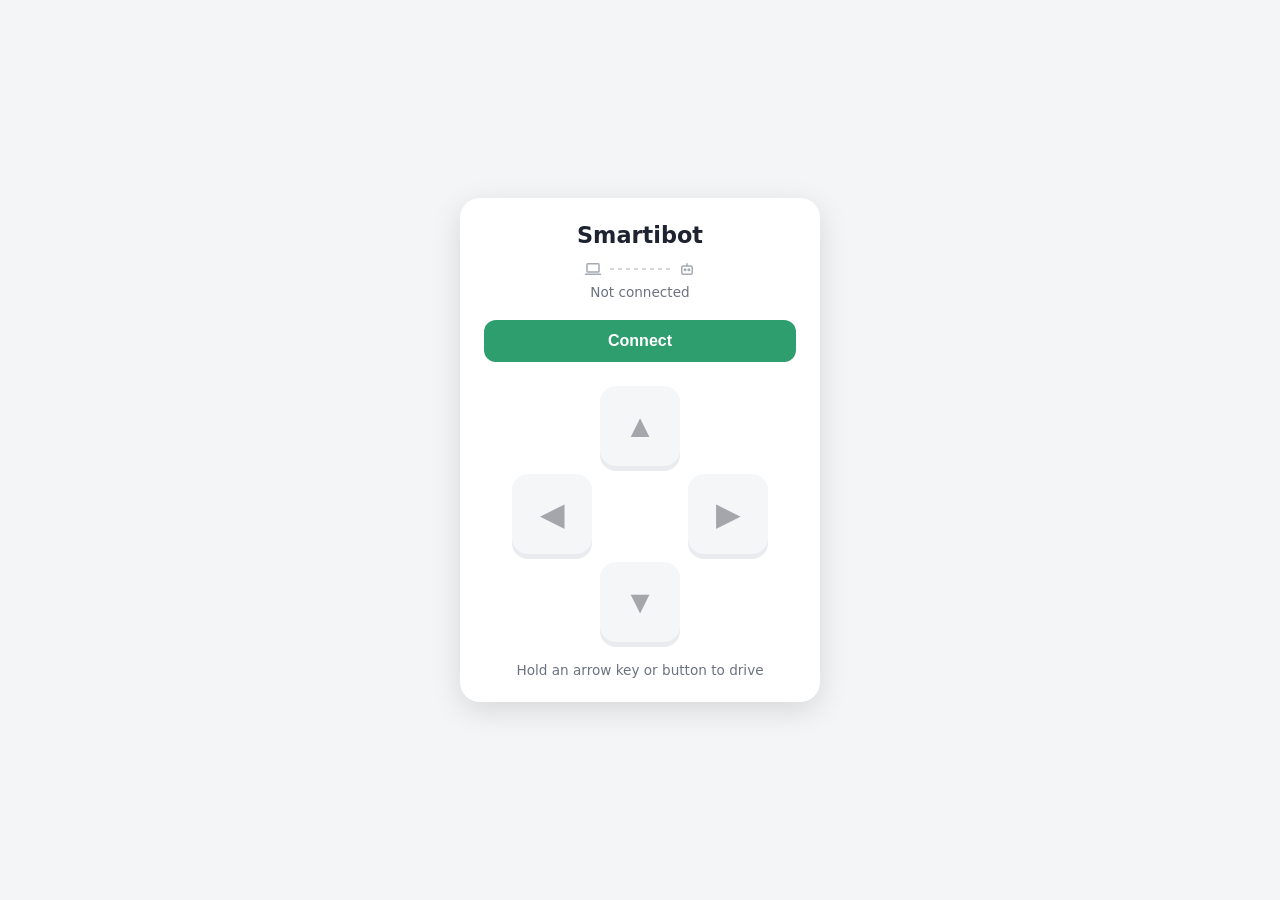
==== web/index.html @ b16bd9a2 "Split web interface into separate files in web/ Moved index.html into web/ and broke it into style.c" ====
<!doctype html>
<html lang="en">
<head>
  <meta charset="utf-8">
  <meta name="viewport" content="width=device-width, initial-scale=1">
  <title>Smartibot Drive</title>
  <link rel="stylesheet" href="style.css">
</head>
<body>
  <main class="card off" id="card">
    <h1>Smartibot</h1>
    <div class="link" aria-hidden="true">
      <svg class="node" viewBox="0 0 24 24" width="18" height="18" fill="none" stroke="currentColor" stroke-width="2" stroke-linecap="round" stroke-linejoin="round"><rect x="4" y="5" width="16" height="11" rx="1"/><path d="M2 19h20"/></svg>
      <span class="wire"></span>
      <svg class="node" viewBox="0 0 24 24" width="18" height="18" fill="none" stroke="currentColor" stroke-width="2" stroke-linecap="round" stroke-linejoin="round"><rect x="5" y="8" width="14" height="11" rx="2"/><path d="M12 8V5"/><circle cx="9.5" cy="13" r="1"/><circle cx="14.5" cy="13" r="1"/></svg>
    </div>
    <p class="status" id="status" role="status">Not connected</p>
    <button id="connect">Connect</button>
    <div class="pad">
      <button data-direction="forward" aria-label="Forward">▲</button>
      <button data-direction="left" aria-label="Left">◀</button>
      <button data-direction="right" aria-label="Right">▶</button>
      <button data-direction="back" aria-label="Back">▼</button>
    </div>
    <p class="hint">Hold an arrow key or button to drive</p>
  </main>

  <!-- Order matters: each file uses things defined by the ones above it -->
  <script src="https://www.espruino.com/js/uart.js"></script>
  <script src="connection.js"></script>
  <script src="robot.js"></script>
  <script src="controls.js"></script>
</body>
</html>
---- web/style.css ----
:root {
  --bg: #f4f5f7;
  --card: #ffffff;
  --text: #1d2330;
  --muted: #6b7280;
  --btn: #e6e9ef;
  --btn-edge: #c9ced8;
  --accent: #2f9e6f;
  --accent-text: #ffffff;
}
@media (prefers-color-scheme: dark) {
  :root {
    --bg: #14171c;
    --card: #1d2129;
    --text: #e8eaee;
    --muted: #9aa1ad;
    --btn: #2a303a;
    --btn-edge: #3a414d;
    --accent: #3cc488;
    --accent-text: #0d1a14;
  }
}
* { box-sizing: border-box; }
body {
  margin: 0;
  min-height: 100vh;
  display: grid;
  place-items: center;
  padding: 16px;
  background: var(--bg);
  color: var(--text);
  font-family: system-ui, -apple-system, sans-serif;
}
.card {
  width: 100%;
  max-width: 360px;
  background: var(--card);
  border-radius: 20px;
  padding: 24px;
  text-align: center;
  box-shadow: 0 8px 30px rgba(0, 0, 0, 0.12);
}
h1 { margin: 0 0 4px; font-size: 1.4rem; }
/* Connection display: browser ── link ── robot */
.link { display: flex; align-items: center; justify-content: center; gap: 8px; margin: 12px 0 6px; }
.node { color: var(--muted); opacity: 0.6; transition: opacity 300ms; }
.wire {
  flex: 0 1 60px; height: 2px;
  background: repeating-linear-gradient(90deg, var(--muted) 0 4px, transparent 4px 8px);
  opacity: 0.3;
  transition: opacity 300ms;
}
.connecting .wire { animation: blink 1.2s infinite; }
.on .node { color: var(--text); opacity: 1; }
.on .wire {
  opacity: 0.8;
  background: repeating-linear-gradient(90deg, var(--accent) 0 4px, transparent 4px 8px);
  background-size: 8px 2px;
  animation: flow 1.5s linear infinite;
}
@keyframes flow { to { background-position: 8px 0; } }
@keyframes blink { 50% { opacity: 0.1; } }
.status { margin: 0 0 20px; color: var(--muted); font-size: 0.85rem; }
.pad { transition: opacity 200ms; }
.off .pad { opacity: 0.4; pointer-events: none; }
#connect {
  width: 100%;
  padding: 12px;
  margin-bottom: 24px;
  border: 0;
  border-radius: 12px;
  background: var(--accent);
  color: var(--accent-text);
  font-size: 1rem;
  font-weight: 600;
  cursor: pointer;
}
.pad {
  display: grid;
  grid-template-columns: repeat(3, 80px);
  grid-template-rows: repeat(3, 80px);
  gap: 8px;
  justify-content: center;
}
.pad button {
  border: 0;
  border-radius: 16px;
  background: var(--btn);
  box-shadow: 0 5px 0 var(--btn-edge);
  color: var(--text);
  font-size: 2rem;
  cursor: pointer;
  touch-action: none;
  user-select: none;
  -webkit-user-select: none;
  transition: transform 60ms, box-shadow 60ms, background 60ms;
}
.pad button.active {
  background: var(--accent);
  color: var(--accent-text);
  box-shadow: 0 1px 0 var(--btn-edge);
  transform: translateY(4px);
}
[data-direction="forward"]  { grid-area: 1 / 2; }
[data-direction="left"]     { grid-area: 2 / 1; }
[data-direction="right"]    { grid-area: 2 / 3; }
[data-direction="back"]     { grid-area: 3 / 2; }
.hint { margin: 20px 0 0; color: var(--muted); font-size: 0.85rem; }
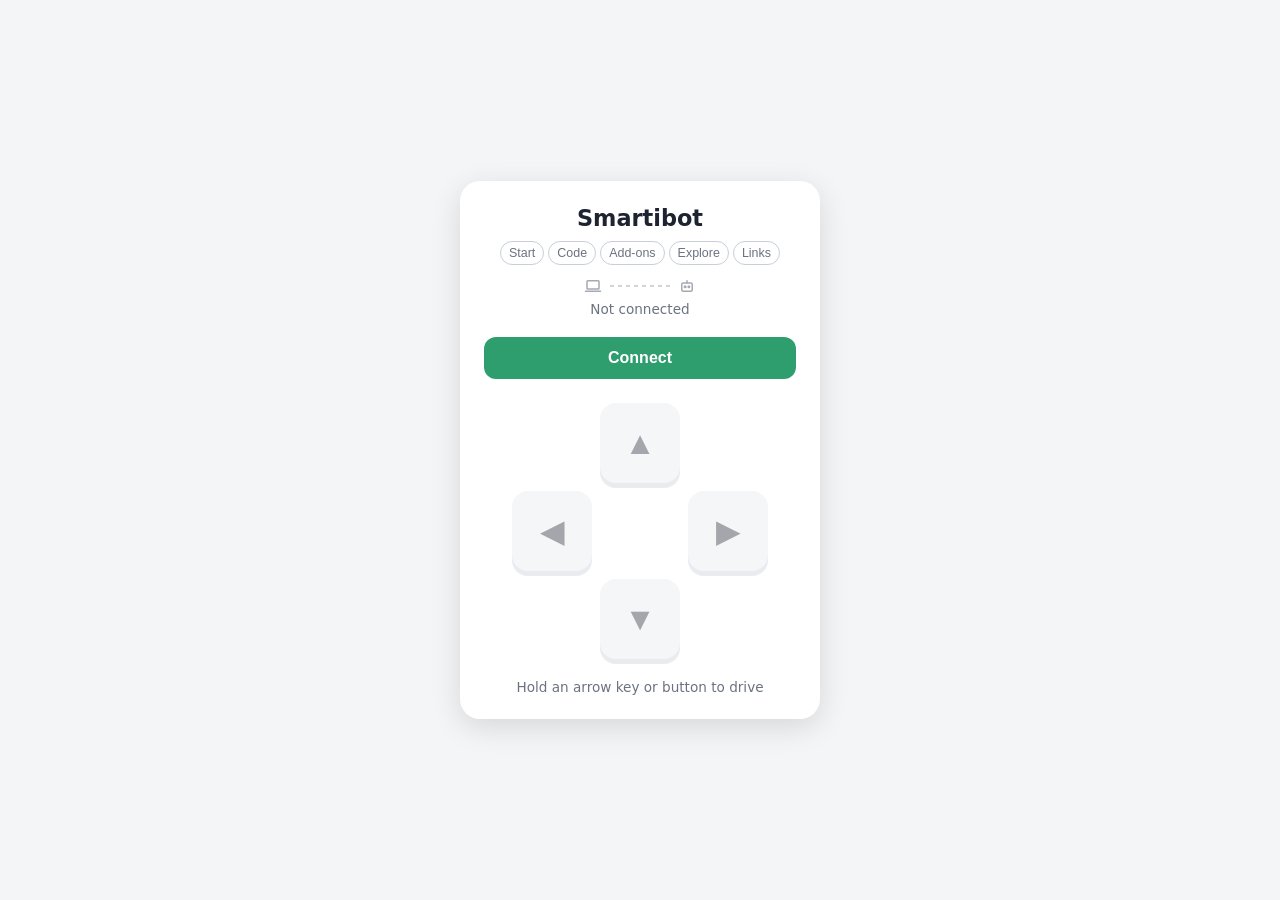
==== commit 1b154809: "Add info menu with pop-ups for setup, commands, add-ons and links Also fix motor API in README/CLAUD" ====
--- a/web/index.html
+++ b/web/index.html
@@ -9,6 +9,13 @@
 <body>
   <main class="card off" id="card">
     <h1>Smartibot</h1>
+    <nav class="menu">
+      <button data-open="start">Start</button>
+      <button data-open="commands">Code</button>
+      <button data-open="addons">Add-ons</button>
+      <button data-open="explore">Explore</button>
+      <button data-open="links">Links</button>
+    </nav>
     <div class="link" aria-hidden="true">
       <svg class="node" viewBox="0 0 24 24" width="18" height="18" fill="none" stroke="currentColor" stroke-width="2" stroke-linecap="round" stroke-linejoin="round"><rect x="4" y="5" width="16" height="11" rx="1"/><path d="M2 19h20"/></svg>
       <span class="wire"></span>
@@ -25,10 +32,94 @@
     <p class="hint">Hold an arrow key or button to drive</p>
   </main>
 
+  <!-- Info pop-ups: opened by the menu buttons above (see info.js) -->
+  <dialog id="start">
+    <header><h2>Getting started</h2><button class="close" aria-label="Close">✕</button></header>
+    <ul>
+      <li>Use <b>Chrome</b> (Web Bluetooth). Switch the robot on.</li>
+      <li><b>This page:</b> click Connect and choose <i>Espruino SMARTIBOT</i>.</li>
+      <li><b>Code it:</b> open the <a href="https://espruino.github.io/EspruinoWebIDE/?settings=%7B%22BLOCKLY_EXTENSIONS%22%3A%22%7Csmartibot%7C%22%7D" target="_blank">Web IDE with Smartibot blocks</a>, then connect → Web Bluetooth.</li>
+      <li>Type commands in the IDE console (left) to test them live. Use the editor (right) and Upload for whole programs.</li>
+      <li>Code is lost at power-off unless you save it: <code>save()</code> or the IDE's "Save on send" option.</li>
+      <li>Only one app can be connected at a time, so disconnect the IDE before using this page.</li>
+    </ul>
+    <p class="more"><a href="https://www.espruino.com/Quick+Start+BLE#smartibot" target="_blank">Official quick start →</a></p>
+  </dialog>
+
+  <dialog id="commands">
+    <header><h2>Commands</h2><button class="close" aria-label="Close">✕</button></header>
+    <pre><code>var s = require("Smartibot");</code></pre>
+    <h3>Motors</h3>
+    <pre><code>s.setMotor(1, 0.5);  // motor 1..4, speed -1..1
+s.setMotor(1, 0);    // stop</code></pre>
+    <p>Motors 1 and 2 drive the wheels. Test which one is left.</p>
+    <h3>Eye LEDs</h3>
+    <pre><code>s.setLEDs([255,0,0], [0,0,255]); // left, right [R,G,B] 0..255
+s.setLEDs();                     // off
+LED.write(1);                    // small blue LED</code></pre>
+    <h3>Servos</h3>
+    <pre><code>s.setServo(1, 50);   // servo 1..10, position 0..100</code></pre>
+    <h3>Buttons</h3>
+    <pre><code>BTN1.read();  // A (BTN2 = B)
+setWatch(e =&gt; print(e.state), BTN1,
+  { repeat: true, edge: "both" });</code></pre>
+    <h3>Timing</h3>
+    <pre><code>setTimeout(() =&gt; s.setMotor(1, 0), 1000);
+var id = setInterval(fn, 500); clearInterval(id);</code></pre>
+    <h3>Expansion ports</h3>
+    <p><code>s.E1</code> / <code>s.E2</code> = <code>{ i2c, ad, int }</code>: a shared I²C bus plus two GPIO pins each.</p>
+    <p class="more"><a href="https://www.espruino.com/modules/Smartibot.js" target="_blank">Full module source →</a></p>
+  </dialog>
+
+  <dialog id="addons">
+    <header><h2>Add-on boards</h2><button class="close" aria-label="Close">✕</button></header>
+    <h3>Display: 16×9 colour LEDs (plug into E1)</h3>
+    <pre><code>var g = require("Smartibot-display").connect(s.E1);
+g.drawString("Hi"); g.flip();</code></pre>
+    <p>Uses the standard <a href="https://www.espruino.com/Graphics" target="_blank">Graphics API</a>. Call <code>g.flip()</code> to show what you drew.</p>
+    <h3>Distance: laser + gesture sensors (plug into E1)</h3>
+    <pre><code>var d = require("Smartibot-distance").connect(s.E1);
+d.getLeft(); d.getRight(); d.getGesture();</code></pre>
+    <p>Uses VL53L0X time-of-flight and APDS9960 gesture sensors.</p>
+    <h3>Anything else</h3>
+    <p>E1/E2 are plain I²C ports, so many <a href="https://www.espruino.com/Modules" target="_blank">Espruino sensor modules</a> work once wired.</p>
+    <p class="more"><a href="https://www.espruino.com/Smartibot#display-board" target="_blank">Add-on docs →</a></p>
+  </dialog>
+
+  <dialog id="explore">
+    <header><h2>Explore it yourself</h2><button class="close" aria-label="Close">✕</button></header>
+    <p>Type these in the IDE console:</p>
+    <pre><code>Object.keys(require("Smartibot")) // list functions
+require("Smartibot").setServo     // show its code
+NRF.getBattery()                  // battery voltage
+process.memory()                  // free memory</code></pre>
+    <ul>
+      <li>Press <b>Tab</b> in the console to autocomplete.</li>
+      <li>Build something in <b>Blockly</b>, then switch to code view to see the JS it makes.</li>
+      <li>Anything in the <a href="https://www.espruino.com/Reference" target="_blank">Espruino reference</a> runs on the robot, e.g. <code>NRF.*</code> for Bluetooth.</li>
+    </ul>
+  </dialog>
+
+  <dialog id="links">
+    <header><h2>Links</h2><button class="close" aria-label="Close">✕</button></header>
+    <ul>
+      <li><a href="https://www.espruino.com/Smartibot" target="_blank">Smartibot docs</a></li>
+      <li><a href="https://espruino.github.io/EspruinoWebIDE/?settings=%7B%22BLOCKLY_EXTENSIONS%22%3A%22%7Csmartibot%7C%22%7D" target="_blank">Web IDE (Smartibot blocks)</a></li>
+      <li><a href="https://www.espruino.com/Reference" target="_blank">Espruino API reference</a></li>
+      <li><a href="https://www.espruino.com/Graphics" target="_blank">Graphics (display board)</a></li>
+      <li><a href="https://www.espruino.com/Modules" target="_blank">Modules</a></li>
+      <li><a href="https://www.espruino.com/Tutorials" target="_blank">Tutorials</a></li>
+      <li><a href="https://forum.espruino.com" target="_blank">Espruino forum</a></li>
+    </ul>
+    <h3>Firmware update</h3>
+    <p>Hold button A while switching on, then release within 2s. Flash the <code>smartibot</code> file from the <a href="https://www.espruino.com/Download#smartibot" target="_blank">downloads page</a> using the nRF Connect app.</p>
+  </dialog>
+
   <!-- Order matters: each file uses things defined by the ones above it -->
   <script src="https://www.espruino.com/js/uart.js"></script>
   <script src="connection.js"></script>
   <script src="robot.js"></script>
   <script src="controls.js"></script>
+  <script src="info.js"></script>
 </body>
 </html>
--- a/web/style.css
+++ b/web/style.css
@@ -106,3 +106,55 @@
 [data-direction="right"]    { grid-area: 2 / 3; }
 [data-direction="back"]     { grid-area: 3 / 2; }
 .hint { margin: 20px 0 0; color: var(--muted); font-size: 0.85rem; }
+
+/* ----- Menu and info pop-ups ----- */
+.menu { display: flex; flex-wrap: wrap; justify-content: center; gap: 4px; margin: 10px 0 4px; }
+.menu button {
+  padding: 4px 8px;
+  border: 1px solid var(--btn-edge);
+  border-radius: 999px;
+  background: none;
+  color: var(--muted);
+  font-size: 0.78rem;
+  cursor: pointer;
+}
+.menu button:hover { color: var(--text); border-color: var(--muted); }
+dialog {
+  width: min(520px, calc(100vw - 32px));
+  max-height: calc(100vh - 32px);
+  padding: 0 20px 20px;
+  border: 0;
+  border-radius: 16px;
+  background: var(--card);
+  color: var(--text);
+  box-shadow: 0 12px 40px rgba(0, 0, 0, 0.3);
+  font-size: 0.9rem;
+  line-height: 1.5;
+}
+dialog::backdrop { background: rgba(0, 0, 0, 0.45); }
+dialog header {
+  position: sticky; top: 0;
+  display: flex; justify-content: space-between; align-items: center;
+  padding: 16px 0 8px;
+  background: var(--card);
+}
+dialog h2 { margin: 0; font-size: 1.1rem; }
+dialog h3 { margin: 16px 0 4px; font-size: 0.9rem; }
+dialog p, dialog ul { margin: 6px 0; }
+dialog ul { padding-left: 20px; }
+dialog a { color: var(--accent); }
+dialog code { font-size: 0.85em; }
+dialog pre {
+  margin: 6px 0;
+  padding: 10px 12px;
+  border-radius: 8px;
+  background: var(--btn);
+  overflow-x: auto;
+}
+dialog .more { margin-top: 16px; }
+.close {
+  border: 0; background: none;
+  color: var(--muted);
+  font-size: 1rem;
+  cursor: pointer;
+}
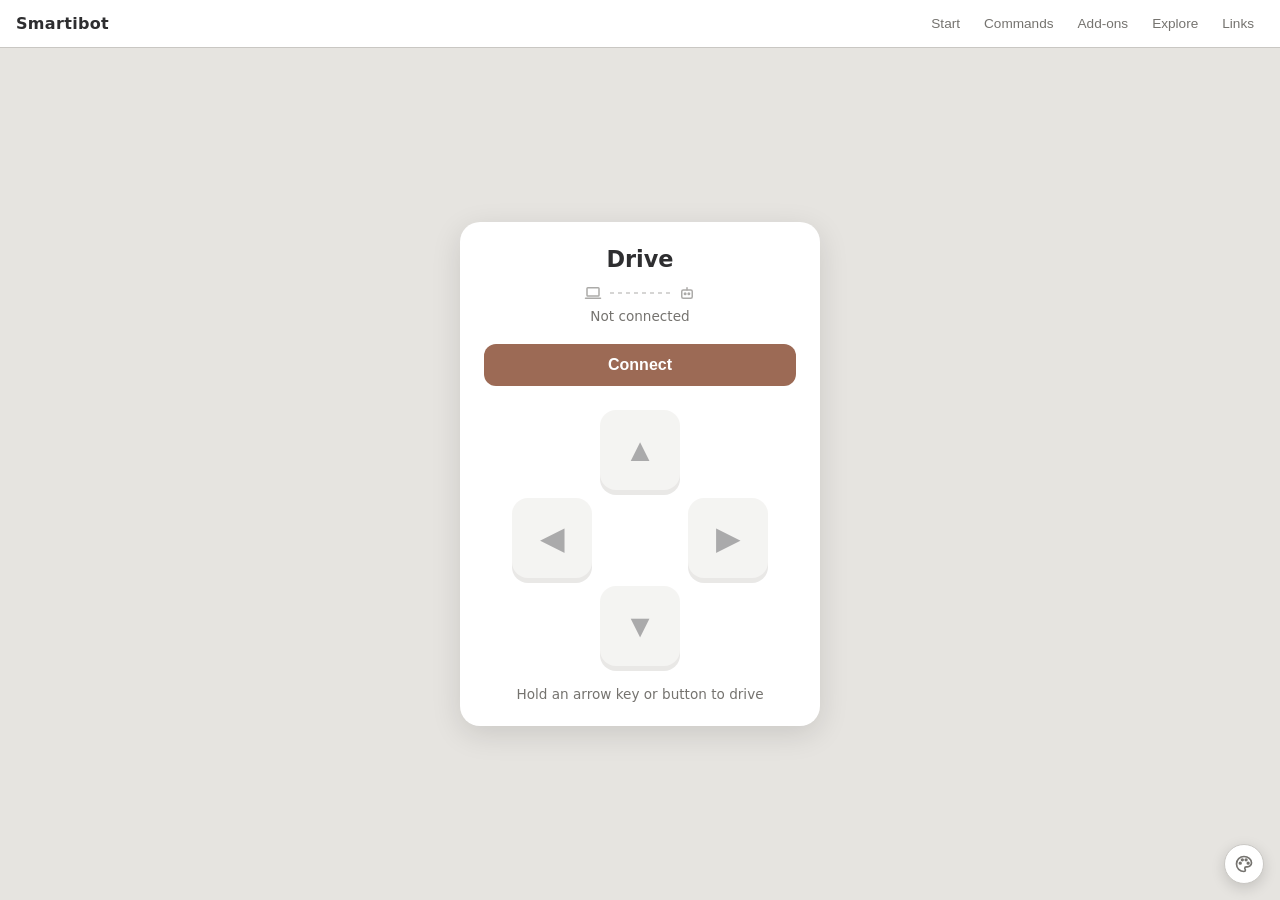
==== commit d0f4080b: "Move info menu to top bar, add palette peek button and board photo" ====
--- a/web/index.html
+++ b/web/index.html
@@ -7,15 +7,19 @@
   <link rel="stylesheet" href="style.css">
 </head>
 <body>
-  <main class="card off" id="card">
-    <h1>Smartibot</h1>
+  <header class="topbar">
+    <span class="brand">Smartibot</span>
     <nav class="menu">
       <button data-open="start">Start</button>
-      <button data-open="commands">Code</button>
+      <button data-open="commands">Commands</button>
       <button data-open="addons">Add-ons</button>
       <button data-open="explore">Explore</button>
       <button data-open="links">Links</button>
     </nav>
+  </header>
+
+  <main class="card off" id="card">
+    <h1>Drive</h1>
     <div class="link" aria-hidden="true">
       <svg class="node" viewBox="0 0 24 24" width="18" height="18" fill="none" stroke="currentColor" stroke-width="2" stroke-linecap="round" stroke-linejoin="round"><rect x="4" y="5" width="16" height="11" rx="1"/><path d="M2 19h20"/></svg>
       <span class="wire"></span>
@@ -35,6 +39,10 @@
   <!-- Info pop-ups: opened by the menu buttons above (see info.js) -->
   <dialog id="start">
     <header><h2>Getting started</h2><button class="close" aria-label="Close">✕</button></header>
+    <figure>
+      <img src="https://www.espruino.com/refimages/Smartibot.jpg" alt="Smartibot board fitted to its cardboard body" loading="lazy">
+      <figcaption>Board labels: <b>M1/M2</b> motors · <b>S1–S10</b> servos · <b>E1/E2</b> add-on ports · <b>A/B</b> buttons. Photo: <a href="https://www.espruino.com/Smartibot" target="_blank">espruino.com</a></figcaption>
+    </figure>
     <ul>
       <li>Use <b>Chrome</b> (Web Bluetooth). Switch the robot on.</li>
       <li><b>This page:</b> click Connect and choose <i>Espruino SMARTIBOT</i>.</li>
@@ -115,6 +123,17 @@
     <p>Hold button A while switching on, then release within 2s. Flash the <code>smartibot</code> file from the <a href="https://www.espruino.com/Download#smartibot" target="_blank">downloads page</a> using the nRF Connect app.</p>
   </dialog>
 
+  <!-- Style button: hover or focus shows the colour palette (swatches filled in by info.js) -->
+  <div class="style-peek">
+    <button class="style-btn" aria-label="Show colour palette">
+      <svg viewBox="0 0 24 24" width="20" height="20" fill="none" stroke="currentColor" stroke-width="2" stroke-linecap="round" stroke-linejoin="round"><path d="M12 3a9 9 0 0 0 0 18c1.1 0 1.7-.8 1.7-1.7 0-.4-.2-.8-.4-1.1-.3-.3-.4-.7-.4-1.1 0-.9.8-1.7 1.7-1.7H16a5 5 0 0 0 5-5c0-4-4-7.4-9-7.4z"/><circle cx="7.5" cy="11" r="1"/><circle cx="10" cy="7" r="1"/><circle cx="14.5" cy="7" r="1"/><circle cx="17" cy="11" r="1"/></svg>
+    </button>
+    <div class="palette" role="tooltip">
+      <h2>Palette</h2>
+      <ul id="swatches"></ul>
+    </div>
+  </div>
+
   <!-- Order matters: each file uses things defined by the ones above it -->
   <script src="https://www.espruino.com/js/uart.js"></script>
   <script src="connection.js"></script>
--- a/web/style.css
+++ b/web/style.css
@@ -1,37 +1,56 @@
+/* ----- Palette: warm greys, charcoal and terracotta (editorial grid style) ----- */
 :root {
-  --bg: #f4f5f7;
-  --card: #ffffff;
-  --text: #1d2330;
-  --muted: #6b7280;
-  --btn: #e6e9ef;
-  --btn-edge: #c9ced8;
-  --accent: #2f9e6f;
-  --accent-text: #ffffff;
+  --paper: #e6e4e0;       /* warm light grey page */
+  --white: #ffffff;
+  --stone: #c9c7c3;       /* mid grey tiles */
+  --ash: #75736f;         /* muted text */
+  --charcoal: #4a4a4c;    /* dark tiles */
+  --graphite: #3e3e40;
+  --night: #2a2a2c;
+  --ink: #2e2e30;         /* body text */
+  --cream: #f1eee9;
+  --sand: #f1ebe2;        /* pale tan tint */
+  --terracotta: #d9a48e;  /* copper tile, lightened for dark mode */
+  --clay: #9c6a55;        /* terracotta deepened so white text passes contrast */
+  --clay-dark: #2a1d17;
+
+  --bg: var(--paper);
+  --card: var(--white);
+  --text: var(--ink);
+  --muted: var(--ash);
+  --btn: var(--paper);
+  --btn-edge: var(--stone);
+  --code: var(--sand);
+  --accent: var(--clay);
+  --accent-text: var(--white);
 }
 @media (prefers-color-scheme: dark) {
   :root {
-    --bg: #14171c;
-    --card: #1d2129;
-    --text: #e8eaee;
-    --muted: #9aa1ad;
-    --btn: #2a303a;
-    --btn-edge: #3a414d;
-    --accent: #3cc488;
-    --accent-text: #0d1a14;
+    --bg: var(--night);
+    --card: var(--graphite);
+    --text: var(--cream);
+    --muted: #bdb9b3;
+    --btn: var(--charcoal);
+    --btn-edge: var(--night);
+    --code: var(--charcoal);
+    --accent: var(--terracotta);
+    --accent-text: var(--clay-dark);
   }
 }
 * { box-sizing: border-box; }
 body {
   margin: 0;
   min-height: 100vh;
-  display: grid;
-  place-items: center;
-  padding: 16px;
+  display: flex;
+  flex-direction: column;
+  align-items: center;
+  padding: 0 16px 16px;
   background: var(--bg);
   color: var(--text);
   font-family: system-ui, -apple-system, sans-serif;
 }
 .card {
+  margin: auto 0; /* centre vertically in the space under the top bar */
   width: 100%;
   max-width: 360px;
   background: var(--card);
@@ -108,17 +127,26 @@
 .hint { margin: 20px 0 0; color: var(--muted); font-size: 0.85rem; }
 
 /* ----- Menu and info pop-ups ----- */
-.menu { display: flex; flex-wrap: wrap; justify-content: center; gap: 4px; margin: 10px 0 4px; }
+.topbar {
+  align-self: stretch;
+  display: flex; flex-wrap: wrap; align-items: center; justify-content: space-between; gap: 8px;
+  margin: 0 -16px 16px;
+  padding: 10px 16px;
+  background: var(--card);
+  border-bottom: 1px solid var(--btn-edge);
+}
+.brand { font-weight: 700; letter-spacing: 0.02em; }
+.menu { display: flex; flex-wrap: wrap; gap: 4px; }
 .menu button {
-  padding: 4px 8px;
-  border: 1px solid var(--btn-edge);
-  border-radius: 999px;
+  padding: 6px 10px;
+  border: 0;
+  border-radius: 8px;
   background: none;
   color: var(--muted);
-  font-size: 0.78rem;
-  cursor: pointer;
-}
-.menu button:hover { color: var(--text); border-color: var(--muted); }
+  font-size: 0.85rem;
+  cursor: pointer;
+}
+.menu button:hover { color: var(--text); background: var(--btn); }
 dialog {
   width: min(520px, calc(100vw - 32px));
   max-height: calc(100vh - 32px);
@@ -148,13 +176,49 @@
   margin: 6px 0;
   padding: 10px 12px;
   border-radius: 8px;
-  background: var(--btn);
+  background: var(--code);
   overflow-x: auto;
 }
 dialog .more { margin-top: 16px; }
+dialog figure { margin: 4px 0 12px; }
+dialog img { display: block; width: 100%; max-width: 280px; margin: 0 auto; border-radius: 12px; }
+dialog figcaption { margin-top: 6px; color: var(--muted); font-size: 0.8rem; text-align: center; }
 .close {
   border: 0; background: none;
   color: var(--muted);
   font-size: 1rem;
   cursor: pointer;
 }
+button:focus-visible, a:focus-visible { outline: 2px solid var(--accent); outline-offset: 2px; }
+
+/* ----- Style button + palette peek (bottom corner) ----- */
+.style-peek { position: fixed; right: 16px; bottom: 16px; }
+.style-btn {
+  width: 40px; height: 40px;
+  display: grid; place-items: center;
+  border: 1px solid var(--btn-edge);
+  border-radius: 50%;
+  background: var(--card);
+  color: var(--muted);
+  box-shadow: 0 4px 14px rgba(0, 0, 0, 0.15);
+  cursor: pointer;
+}
+.palette {
+  position: absolute; right: 0; bottom: 52px;
+  width: 230px;
+  padding: 14px 16px;
+  border-radius: 14px;
+  background: var(--card);
+  box-shadow: 0 12px 40px rgba(0, 0, 0, 0.3);
+  font-size: 0.85rem;
+  opacity: 0; visibility: hidden; transform: translateY(6px);
+  transition: opacity 150ms, transform 150ms, visibility 150ms;
+}
+.style-peek:hover .palette, .style-peek:focus-within .palette { opacity: 1; visibility: visible; transform: none; }
+.style-peek:hover .style-btn { color: var(--text); }
+.palette::after { content: ""; position: absolute; left: 0; right: 0; top: 100%; height: 14px; } /* hover bridge to the button */
+.palette h2 { margin: 0 0 8px; font-size: 0.95rem; }
+.palette ul { margin: 0; padding: 0; list-style: none; display: grid; gap: 6px; }
+.palette li { display: flex; align-items: center; gap: 8px; }
+.palette code { margin-left: auto; color: var(--muted); font-size: 0.8rem; }
+.chip { width: 22px; height: 22px; border-radius: 6px; border: 1px solid var(--btn-edge); }
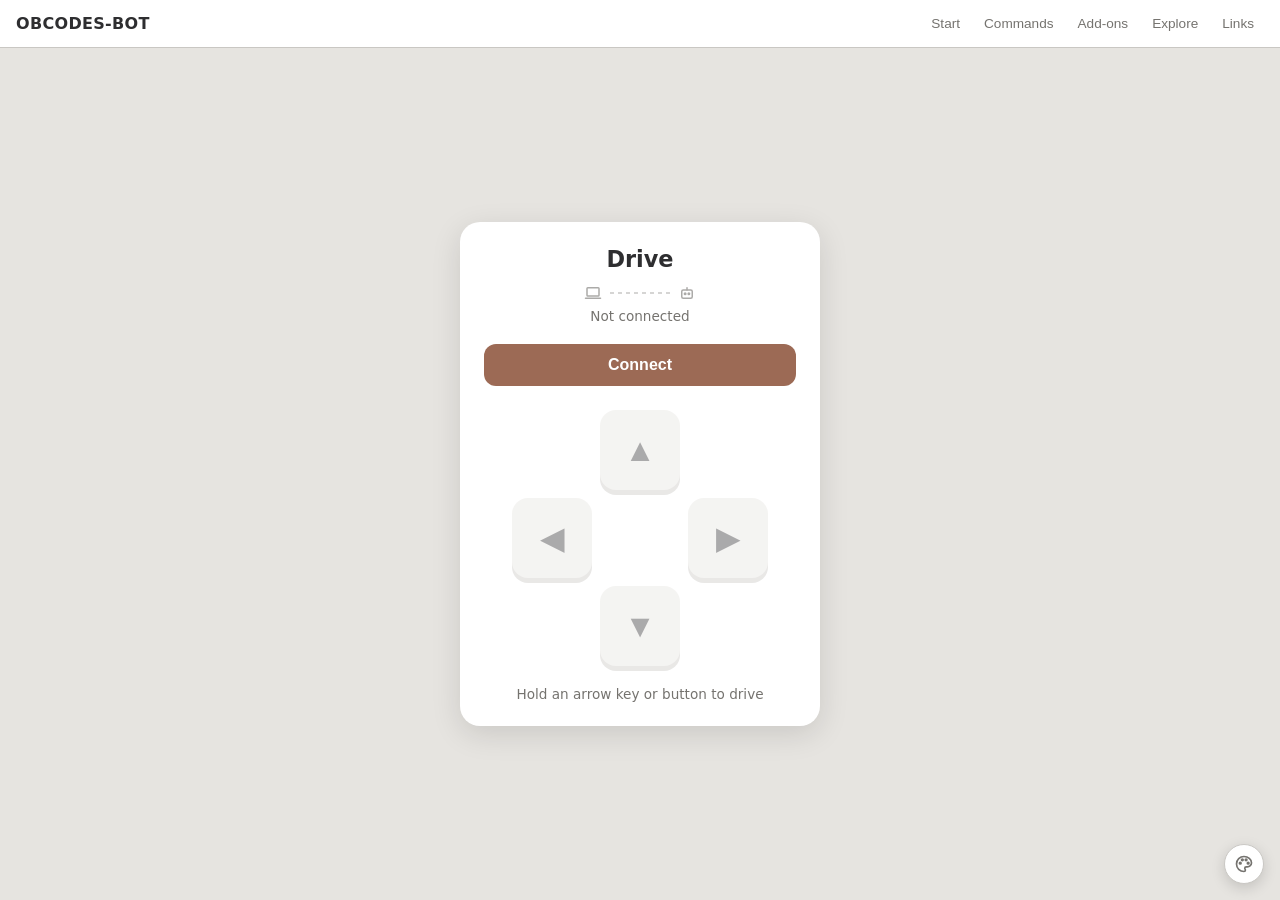
==== commit cb86fc9b: "Replace Start photo with step-through board pin diagram Rename UI brand to OBCODES-BOT" ====
--- a/web/index.html
+++ b/web/index.html
@@ -3,12 +3,12 @@
 <head>
   <meta charset="utf-8">
   <meta name="viewport" content="width=device-width, initial-scale=1">
-  <title>Smartibot Drive</title>
+  <title>OBCODES-BOT Drive</title>
   <link rel="stylesheet" href="style.css">
 </head>
 <body>
   <header class="topbar">
-    <span class="brand">Smartibot</span>
+    <span class="brand">OBCODES-BOT</span>
     <nav class="menu">
       <button data-open="start">Start</button>
       <button data-open="commands">Commands</button>
@@ -18,6 +18,7 @@
     </nav>
   </header>
 
+  <div class="stage">
   <main class="card off" id="card">
     <h1>Drive</h1>
     <div class="link" aria-hidden="true">
@@ -35,14 +36,119 @@
     </div>
     <p class="hint">Hold an arrow key or button to drive</p>
   </main>
-
-  <!-- Info pop-ups: opened by the menu buttons above (see info.js) -->
-  <dialog id="start">
+  </div>
+
+  <!-- Info side panel: each menu button shows its section (see info.js) -->
+  <aside class="drawer" id="drawer" aria-label="Info" hidden>
+  <section id="start" hidden>
     <header><h2>Getting started</h2><button class="close" aria-label="Close">✕</button></header>
-    <figure>
-      <img src="https://www.espruino.com/refimages/Smartibot.jpg" alt="Smartibot board fitted to its cardboard body" loading="lazy">
-      <figcaption>Board labels: <b>M1/M2</b> motors · <b>S1–S10</b> servos · <b>E1/E2</b> add-on ports · <b>A/B</b> buttons. Photo: <a href="https://www.espruino.com/Smartibot" target="_blank">espruino.com</a></figcaption>
-    </figure>
+    <!-- Board tour: step through the pin groups (see info.js). Simplified diagram, not the real layout. -->
+    <div class="tour" id="tour">
+      <svg viewBox="0 0 320 220" role="img" aria-label="Simplified Smartibot board diagram">
+        <rect class="board" x="10" y="10" width="300" height="200" rx="14"/>
+        <g class="grp" data-group="servos">
+          <g class="pins">
+            <rect x="57" y="26" width="7" height="7"/><rect x="57" y="35" width="7" height="7"/><rect x="57" y="44" width="7" height="7"/>
+            <rect x="77" y="26" width="7" height="7"/><rect x="77" y="35" width="7" height="7"/><rect x="77" y="44" width="7" height="7"/>
+            <rect x="97" y="26" width="7" height="7"/><rect x="97" y="35" width="7" height="7"/><rect x="97" y="44" width="7" height="7"/>
+            <rect x="117" y="26" width="7" height="7"/><rect x="117" y="35" width="7" height="7"/><rect x="117" y="44" width="7" height="7"/>
+            <rect x="137" y="26" width="7" height="7"/><rect x="137" y="35" width="7" height="7"/><rect x="137" y="44" width="7" height="7"/>
+            <rect x="157" y="26" width="7" height="7"/><rect x="157" y="35" width="7" height="7"/><rect x="157" y="44" width="7" height="7"/>
+            <rect x="177" y="26" width="7" height="7"/><rect x="177" y="35" width="7" height="7"/><rect x="177" y="44" width="7" height="7"/>
+            <rect x="197" y="26" width="7" height="7"/><rect x="197" y="35" width="7" height="7"/><rect x="197" y="44" width="7" height="7"/>
+            <rect x="217" y="26" width="7" height="7"/><rect x="217" y="35" width="7" height="7"/><rect x="217" y="44" width="7" height="7"/>
+            <rect x="237" y="26" width="7" height="7"/><rect x="237" y="35" width="7" height="7"/><rect x="237" y="44" width="7" height="7"/>
+          </g>
+          <text x="60" y="64" text-anchor="middle">S1</text>
+          <text x="240" y="64" text-anchor="middle">S10</text>
+          <text x="150" y="64" text-anchor="middle">Servos</text>
+        </g>
+        <g class="grp" data-group="power">
+          <rect class="part" x="22" y="92" width="44" height="46" rx="4"/>
+          <g class="pins"><rect x="32" y="100" width="8" height="8"/><rect x="48" y="100" width="8" height="8"/></g>
+          <rect class="part" x="34" y="118" width="20" height="10" rx="5"/>
+          <text x="44" y="152" text-anchor="middle">Power</text>
+        </g>
+        <g class="grp" data-group="brain">
+          <rect class="part" x="125" y="88" width="70" height="44" rx="4"/>
+          <text x="160" y="114" text-anchor="middle">Brain</text>
+        </g>
+        <g class="grp" data-group="ports">
+          <rect class="part" x="246" y="80" width="50" height="28" rx="4"/>
+          <g class="pins">
+            <rect x="252" y="85" width="7" height="7"/><rect x="262" y="85" width="7" height="7"/><rect x="272" y="85" width="7" height="7"/>
+            <rect x="252" y="96" width="7" height="7"/><rect x="262" y="96" width="7" height="7"/><rect x="272" y="96" width="7" height="7"/>
+          </g>
+          <text x="288" y="98" text-anchor="middle">E1</text>
+          <rect class="part" x="246" y="116" width="50" height="28" rx="4"/>
+          <g class="pins">
+            <rect x="252" y="121" width="7" height="7"/><rect x="262" y="121" width="7" height="7"/><rect x="272" y="121" width="7" height="7"/>
+            <rect x="252" y="132" width="7" height="7"/><rect x="262" y="132" width="7" height="7"/><rect x="272" y="132" width="7" height="7"/>
+          </g>
+          <text x="288" y="134" text-anchor="middle">E2</text>
+        </g>
+        <g class="grp" data-group="io">
+          <circle class="part" cx="100" cy="150" r="7"/><text x="100" y="168" text-anchor="middle">A</text>
+          <circle class="part" cx="220" cy="150" r="7"/><text x="220" y="168" text-anchor="middle">B</text>
+          <circle class="part" cx="148" cy="150" r="5"/><circle class="part" cx="172" cy="150" r="5"/>
+          <text x="160" y="168" text-anchor="middle">Eyes</text>
+        </g>
+        <g class="grp" data-group="motors">
+          <g class="pins">
+            <rect x="52" y="180" width="8" height="8"/><rect x="64" y="180" width="8" height="8"/>
+            <rect x="112" y="180" width="8" height="8"/><rect x="124" y="180" width="8" height="8"/>
+            <rect x="188" y="180" width="8" height="8"/><rect x="200" y="180" width="8" height="8"/>
+            <rect x="248" y="180" width="8" height="8"/><rect x="260" y="180" width="8" height="8"/>
+          </g>
+          <text x="62" y="202" text-anchor="middle">M1</text><text x="122" y="202" text-anchor="middle">M2</text>
+          <text x="198" y="202" text-anchor="middle">M3</text><text x="258" y="202" text-anchor="middle">M4</text>
+        </g>
+      </svg>
+      <p class="tour-note">Simplified diagram: positions on your board differ. Find each group by the labels printed on it.</p>
+
+      <div class="step" data-show="servos power brain ports io motors">
+        <h3>1. The board</h3>
+        <p>The <b>brain</b> is a Bluetooth chip running Espruino. Everything else plugs into it through groups of pins, and each group is labelled on the board. Use the arrows to go through them one at a time.</p>
+      </div>
+      <div class="step" data-show="power">
+        <h3>2. Power</h3>
+        <p>The battery pack plugs in here, and the switch turns the board on. The motors and servos run straight off the batteries, so <b>weak batteries mean slow motors</b>.</p>
+        <pre><code>NRF.getBattery()  // battery voltage</code></pre>
+      </div>
+      <div class="step" data-show="motors">
+        <h3>3. Motors: M1–M4</h3>
+        <p>Each motor has <b>2 pins</b>. There's no + or −: the way round you plug it in only sets which way it spins. If a wheel goes backwards, swap its two wires or use a negative speed.</p>
+        <div class="pinout"><span>wire</span><span>wire</span></div>
+        <p>Your wheels are on <b>M1 and M2</b>. M3 and M4 are spare.</p>
+        <pre><code>s.setMotor(1, 0.5);  // speed -1..1</code></pre>
+      </div>
+      <div class="step" data-show="servos">
+        <h3>4. Servos: S1–S10</h3>
+        <p>Each servo has <b>3 pins</b>, one for each wire on a servo plug:</p>
+        <div class="pinout"><span><b>−</b> ground<br><i>brown/black</i></span><span><b>+</b> power<br><i>red</i></span><span><b>S</b> signal<br><i>orange/yellow</i></span></div>
+        <p>Check the board's markings for which end is ground, and plug the <b>dark wire</b> in on that side. If it's the wrong way round, the servo won't move.</p>
+        <pre><code>s.setServo(1, 50);  // position 0..100</code></pre>
+      </div>
+      <div class="step" data-show="ports">
+        <h3>5. Add-on ports: E1 and E2</h3>
+        <p>These are for add-on boards like the display and distance sensor. Each port has:</p>
+        <div class="pinout"><span><b>SDA SCL</b><br>I²C data</span><span><b>AD INT</b><br>general pins</span><span><b>+ −</b><br>power</span></div>
+        <p>Both ports share one I²C bus, so the add-ons can use either. The labels on the board give the pin order.</p>
+        <pre><code>require("Smartibot-display").connect(s.E1)</code></pre>
+      </div>
+      <div class="step" data-show="io">
+        <h3>6. Buttons and lights</h3>
+        <p><b>A</b> and <b>B</b> are buttons you can read in code. The two <b>eyes</b> are colour LEDs. There's also a small blue LED.</p>
+        <pre><code>BTN1.read()                      // button A
+s.setLEDs([255,0,0], [0,0,255]); // eyes</code></pre>
+      </div>
+
+      <div class="tour-nav">
+        <button class="prev" aria-label="Previous">←</button>
+        <span class="dots"></span>
+        <button class="next" aria-label="Next">→</button>
+      </div>
+    </div>
     <ul>
       <li>Use <b>Chrome</b> (Web Bluetooth). Switch the robot on.</li>
       <li><b>This page:</b> click Connect and choose <i>Espruino SMARTIBOT</i>.</li>
@@ -52,9 +158,9 @@
       <li>Only one app can be connected at a time, so disconnect the IDE before using this page.</li>
     </ul>
     <p class="more"><a href="https://www.espruino.com/Quick+Start+BLE#smartibot" target="_blank">Official quick start →</a></p>
-  </dialog>
-
-  <dialog id="commands">
+  </section>
+
+  <section id="commands" hidden>
     <header><h2>Commands</h2><button class="close" aria-label="Close">✕</button></header>
     <pre><code>var s = require("Smartibot");</code></pre>
     <h3>Motors</h3>
@@ -62,11 +168,12 @@
 s.setMotor(1, 0);    // stop</code></pre>
     <p>Motors 1 and 2 drive the wheels. Test which one is left.</p>
     <h3>Eye LEDs</h3>
-    <pre><code>s.setLEDs([255,0,0], [0,0,255]); // left, right [R,G,B] 0..255
-s.setLEDs();                     // off
-LED.write(1);                    // small blue LED</code></pre>
+    <pre><code>// left eye, right eye: [R,G,B] 0..255
+s.setLEDs([255,0,0], [0,0,255]);
+s.setLEDs();    // off
+LED.write(1);   // small blue LED</code></pre>
     <h3>Servos</h3>
-    <pre><code>s.setServo(1, 50);   // servo 1..10, position 0..100</code></pre>
+    <pre><code>s.setServo(1, 50);  // servo 1..10, position 0..100</code></pre>
     <h3>Buttons</h3>
     <pre><code>BTN1.read();  // A (BTN2 = B)
 setWatch(e =&gt; print(e.state), BTN1,
@@ -77,9 +184,9 @@
     <h3>Expansion ports</h3>
     <p><code>s.E1</code> / <code>s.E2</code> = <code>{ i2c, ad, int }</code>: a shared I²C bus plus two GPIO pins each.</p>
     <p class="more"><a href="https://www.espruino.com/modules/Smartibot.js" target="_blank">Full module source →</a></p>
-  </dialog>
-
-  <dialog id="addons">
+  </section>
+
+  <section id="addons" hidden>
     <header><h2>Add-on boards</h2><button class="close" aria-label="Close">✕</button></header>
     <h3>Display: 16×9 colour LEDs (plug into E1)</h3>
     <pre><code>var g = require("Smartibot-display").connect(s.E1);
@@ -92,9 +199,9 @@
     <h3>Anything else</h3>
     <p>E1/E2 are plain I²C ports, so many <a href="https://www.espruino.com/Modules" target="_blank">Espruino sensor modules</a> work once wired.</p>
     <p class="more"><a href="https://www.espruino.com/Smartibot#display-board" target="_blank">Add-on docs →</a></p>
-  </dialog>
-
-  <dialog id="explore">
+  </section>
+
+  <section id="explore" hidden>
     <header><h2>Explore it yourself</h2><button class="close" aria-label="Close">✕</button></header>
     <p>Type these in the IDE console:</p>
     <pre><code>Object.keys(require("Smartibot")) // list functions
@@ -106,9 +213,9 @@
       <li>Build something in <b>Blockly</b>, then switch to code view to see the JS it makes.</li>
       <li>Anything in the <a href="https://www.espruino.com/Reference" target="_blank">Espruino reference</a> runs on the robot, e.g. <code>NRF.*</code> for Bluetooth.</li>
     </ul>
-  </dialog>
-
-  <dialog id="links">
+  </section>
+
+  <section id="links" hidden>
     <header><h2>Links</h2><button class="close" aria-label="Close">✕</button></header>
     <ul>
       <li><a href="https://www.espruino.com/Smartibot" target="_blank">Smartibot docs</a></li>
@@ -121,7 +228,8 @@
     </ul>
     <h3>Firmware update</h3>
     <p>Hold button A while switching on, then release within 2s. Flash the <code>smartibot</code> file from the <a href="https://www.espruino.com/Download#smartibot" target="_blank">downloads page</a> using the nRF Connect app.</p>
-  </dialog>
+  </section>
+  </aside>
 
   <!-- Style button: hover or focus shows the colour palette (swatches filled in by info.js) -->
   <div class="style-peek">
--- a/web/style.css
+++ b/web/style.css
@@ -1,18 +1,13 @@
 /* ----- Palette: warm greys, charcoal and terracotta (editorial grid style) ----- */
 :root {
-  --paper: #e6e4e0;       /* warm light grey page */
   --white: #ffffff;
-  --stone: #c9c7c3;       /* mid grey tiles */
+  --paper: #e6e4e0;       /* warm light grey */
+  --stone: #c9c7c3;       /* mid grey */
   --ash: #75736f;         /* muted text */
   --charcoal: #4a4a4c;    /* dark tiles */
-  --graphite: #3e3e40;
-  --night: #2a2a2c;
-  --ink: #2e2e30;         /* body text */
-  --cream: #f1eee9;
-  --sand: #f1ebe2;        /* pale tan tint */
-  --terracotta: #d9a48e;  /* copper tile, lightened for dark mode */
-  --clay: #9c6a55;        /* terracotta deepened so white text passes contrast */
-  --clay-dark: #2a1d17;
+  --ink: #2e2e30;         /* darkest: text, dark background */
+  --clay: #9c6a55;        /* copper tile, deepened so white text passes contrast */
+  --terracotta: #e3b5a2;  /* copper tile, lightened for dark mode */
 
   --bg: var(--paper);
   --card: var(--white);
@@ -20,37 +15,36 @@
   --muted: var(--ash);
   --btn: var(--paper);
   --btn-edge: var(--stone);
-  --code: var(--sand);
+  --code: var(--paper);
   --accent: var(--clay);
   --accent-text: var(--white);
 }
 @media (prefers-color-scheme: dark) {
   :root {
-    --bg: var(--night);
-    --card: var(--graphite);
-    --text: var(--cream);
-    --muted: #bdb9b3;
-    --btn: var(--charcoal);
-    --btn-edge: var(--night);
-    --code: var(--charcoal);
+    --bg: var(--ink);
+    --card: var(--charcoal);
+    --text: var(--paper);
+    --muted: var(--stone);
+    --btn: var(--ink);
+    --btn-edge: color-mix(in srgb, var(--ink), black 40%);
+    --code: var(--ink);
     --accent: var(--terracotta);
-    --accent-text: var(--clay-dark);
+    --accent-text: var(--ink);
   }
 }
 * { box-sizing: border-box; }
 body {
   margin: 0;
-  min-height: 100vh;
-  display: flex;
-  flex-direction: column;
-  align-items: center;
-  padding: 0 16px 16px;
+  height: 100vh;
+  height: 100dvh;
+  display: grid;
+  grid-template: auto minmax(0, 1fr) / minmax(0, 1fr) auto; /* top bar, then controller | side panel */
   background: var(--bg);
   color: var(--text);
   font-family: system-ui, -apple-system, sans-serif;
 }
+.stage { overflow-y: auto; display: grid; place-items: center; padding: 16px; }
 .card {
-  margin: auto 0; /* centre vertically in the space under the top bar */
   width: 100%;
   max-width: 360px;
   background: var(--card);
@@ -88,12 +82,14 @@
   margin-bottom: 24px;
   border: 0;
   border-radius: 12px;
-  background: var(--accent);
-  color: var(--accent-text);
+  background: var(--clay);
+  color: var(--white);
   font-size: 1rem;
   font-weight: 600;
   cursor: pointer;
-}
+  transition: background 120ms;
+}
+#connect:hover { background: color-mix(in srgb, var(--clay), black 12%); }
 .pad {
   display: grid;
   grid-template-columns: repeat(3, 80px);
@@ -114,6 +110,7 @@
   -webkit-user-select: none;
   transition: transform 60ms, box-shadow 60ms, background 60ms;
 }
+.pad button:hover { background: color-mix(in srgb, var(--btn), var(--text) 7%); }
 .pad button.active {
   background: var(--accent);
   color: var(--accent-text);
@@ -126,11 +123,10 @@
 [data-direction="back"]     { grid-area: 3 / 2; }
 .hint { margin: 20px 0 0; color: var(--muted); font-size: 0.85rem; }
 
-/* ----- Menu and info pop-ups ----- */
+/* ----- Top bar menu and info side panel ----- */
 .topbar {
-  align-self: stretch;
+  grid-column: 1 / -1;
   display: flex; flex-wrap: wrap; align-items: center; justify-content: space-between; gap: 8px;
-  margin: 0 -16px 16px;
   padding: 10px 16px;
   background: var(--card);
   border-bottom: 1px solid var(--btn-edge);
@@ -146,53 +142,97 @@
   font-size: 0.85rem;
   cursor: pointer;
 }
-.menu button:hover { color: var(--text); background: var(--btn); }
-dialog {
-  width: min(520px, calc(100vw - 32px));
-  max-height: calc(100vh - 32px);
+.menu button:hover, .menu button[aria-pressed="true"] { color: var(--text); background: var(--btn); }
+body { --drawer-w: clamp(460px, 45vw, 640px); } /* side panel width, also used to move the style button */
+.drawer {
+  width: var(--drawer-w);
+  overflow-y: auto;
   padding: 0 20px 20px;
-  border: 0;
-  border-radius: 16px;
-  background: var(--card);
-  color: var(--text);
-  box-shadow: 0 12px 40px rgba(0, 0, 0, 0.3);
+  background: var(--card);
+  border-left: 1px solid var(--btn-edge);
   font-size: 0.9rem;
   line-height: 1.5;
-}
-dialog::backdrop { background: rgba(0, 0, 0, 0.45); }
-dialog header {
+  animation: slide-in 200ms ease-out;
+}
+.drawer[hidden] { display: none; }
+@keyframes slide-in { from { transform: translateX(40px); opacity: 0; } }
+.drawer header {
   position: sticky; top: 0;
   display: flex; justify-content: space-between; align-items: center;
   padding: 16px 0 8px;
   background: var(--card);
 }
-dialog h2 { margin: 0; font-size: 1.1rem; }
-dialog h3 { margin: 16px 0 4px; font-size: 0.9rem; }
-dialog p, dialog ul { margin: 6px 0; }
-dialog ul { padding-left: 20px; }
-dialog a { color: var(--accent); }
-dialog code { font-size: 0.85em; }
-dialog pre {
+/* Phones: the panel covers the whole screen */
+@media (max-width: 900px) {
+  .drawer { position: fixed; inset: 0; z-index: 10; width: auto; border: 0; }
+}
+.drawer h2 { margin: 0; font-size: 1.1rem; }
+.drawer h3 { margin: 16px 0 4px; font-size: 0.9rem; }
+.drawer p, .drawer ul { margin: 6px 0; }
+.drawer ul { padding-left: 20px; }
+.drawer a { color: var(--accent); }
+.drawer code { font-size: 0.8em; }
+.drawer pre {
   margin: 6px 0;
   padding: 10px 12px;
   border-radius: 8px;
   background: var(--code);
   overflow-x: auto;
 }
-dialog .more { margin-top: 16px; }
-dialog figure { margin: 4px 0 12px; }
-dialog img { display: block; width: 100%; max-width: 280px; margin: 0 auto; border-radius: 12px; }
-dialog figcaption { margin-top: 6px; color: var(--muted); font-size: 0.8rem; text-align: center; }
+.drawer .more { margin-top: 16px; }
+
+/* ----- Board tour (Start panel): one pin group highlighted per step ----- */
+.tour { margin: 4px 0 16px; }
+.tour svg { display: block; width: 100%; }
+.tour .board { fill: var(--btn); stroke: var(--btn-edge); stroke-width: 2; }
+.tour .grp { opacity: 0.25; transition: opacity 200ms; }
+.tour .grp.on { opacity: 1; }
+.tour .part { fill: var(--card); stroke: var(--muted); stroke-width: 1.5; }
+.tour .pins rect { fill: var(--muted); }
+.tour .grp.on .pins rect { fill: var(--accent); }
+.tour .grp.on .part { stroke: var(--accent); }
+.tour text { fill: var(--text); font-size: 10px; font-family: inherit; }
+.tour-note { color: var(--muted); font-size: 0.75rem; text-align: center; }
+.tour .step[hidden] { display: none; }
+.pinout { display: flex; gap: 6px; margin: 8px 0; }
+.pinout span {
+  flex: 1;
+  padding: 6px 4px;
+  border: 1.5px solid var(--accent);
+  border-radius: 6px;
+  font-size: 0.8rem;
+  line-height: 1.3;
+  text-align: center;
+}
+.pinout i { color: var(--muted); font-style: normal; font-size: 0.75rem; }
+.tour-nav { display: flex; align-items: center; justify-content: space-between; margin-top: 10px; }
+.tour-nav button {
+  width: 36px; height: 36px;
+  border: 0; border-radius: 50%;
+  background: var(--btn);
+  color: var(--text);
+  font-size: 1rem;
+  cursor: pointer;
+}
+.tour-nav button:hover { background: color-mix(in srgb, var(--btn), var(--text) 7%); }
+.tour-nav button:disabled { opacity: 0.3; cursor: default; }
+.dots { display: flex; gap: 6px; }
+.dots button { width: 8px; height: 8px; padding: 0; border-radius: 50%; background: var(--stone); }
+.dots button[aria-current="true"] { background: var(--accent); }
 .close {
-  border: 0; background: none;
+  padding: 4px 8px;
+  border: 0; border-radius: 8px; background: none;
   color: var(--muted);
   font-size: 1rem;
   cursor: pointer;
 }
+.close:hover { color: var(--text); background: var(--btn); }
 button:focus-visible, a:focus-visible { outline: 2px solid var(--accent); outline-offset: 2px; }
 
 /* ----- Style button + palette peek (bottom corner) ----- */
 .style-peek { position: fixed; right: 16px; bottom: 16px; }
+.drawer-open .style-peek { right: calc(var(--drawer-w) + 16px); } /* stay clear of the side panel */
+@media (max-width: 900px) { .drawer-open .style-peek { display: none; } }
 .style-btn {
   width: 40px; height: 40px;
   display: grid; place-items: center;
@@ -215,7 +255,7 @@
   transition: opacity 150ms, transform 150ms, visibility 150ms;
 }
 .style-peek:hover .palette, .style-peek:focus-within .palette { opacity: 1; visibility: visible; transform: none; }
-.style-peek:hover .style-btn { color: var(--text); }
+.style-peek:hover .style-btn { color: var(--text); background: var(--btn); }
 .palette::after { content: ""; position: absolute; left: 0; right: 0; top: 100%; height: 14px; } /* hover bridge to the button */
 .palette h2 { margin: 0 0 8px; font-size: 0.95rem; }
 .palette ul { margin: 0; padding: 0; list-style: none; display: grid; gap: 6px; }
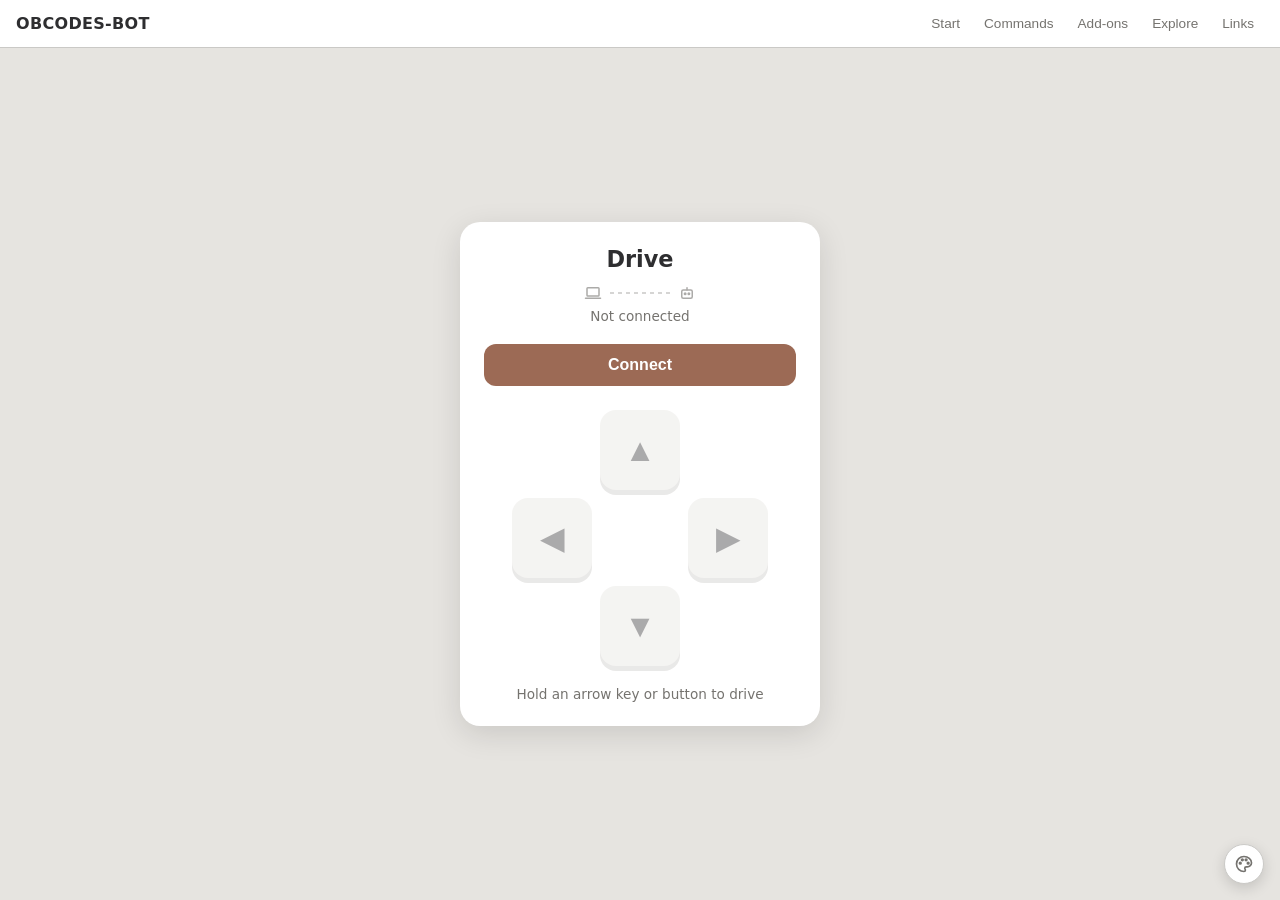
==== commit fe73ba9c: "Trim palette to 6 colours (drop stone and terracotta)" ====
--- a/web/index.html
+++ b/web/index.html
@@ -44,101 +44,111 @@
     <header><h2>Getting started</h2><button class="close" aria-label="Close">✕</button></header>
     <!-- Board tour: step through the pin groups (see info.js). Simplified diagram, not the real layout. -->
     <div class="tour" id="tour">
-      <svg viewBox="0 0 320 220" role="img" aria-label="Simplified Smartibot board diagram">
-        <rect class="board" x="10" y="10" width="300" height="200" rx="14"/>
+      <svg viewBox="0 0 300 310" role="img" aria-label="Smartibot board diagram">
+        <rect class="board" x="10" y="10" width="280" height="290" rx="16"/>
+        <g class="grp" data-group="other">
+          <rect class="part" x="172" y="20" width="22" height="12" rx="2"/>
+          <rect class="part" x="206" y="16" width="26" height="24" rx="2"/>
+          <rect class="part" x="200" y="48" width="56" height="22" rx="2"/>
+          <rect class="part" x="128" y="262" width="44" height="20" rx="2"/>
+        </g>
+        <g class="grp" data-group="brain">
+          <rect class="part" x="62" y="40" width="40" height="36" rx="3"/>
+          <text x="82" y="90" text-anchor="middle">Brain</text>
+        </g>
+        <g class="grp" data-group="power">
+          <rect class="part" x="128" y="12" width="32" height="46" rx="3"/>
+          <circle class="part" cx="144" cy="40" r="7"/>
+          <text x="144" y="72" text-anchor="middle">Power</text>
+        </g>
+        <g class="grp" data-group="io">
+          <rect class="part" x="55" y="96" width="190" height="48" rx="4"/>
+          <rect class="part" x="88" y="106" width="22" height="22" rx="3"/>
+          <rect class="part" x="190" y="106" width="22" height="22" rx="3"/>
+          <path class="part" d="M135 128 q15 12 30 0" fill="none"/>
+          <text x="150" y="112" text-anchor="middle">Eyes</text>
+          <circle class="part" cx="32" cy="116" r="8"/><text x="32" y="140" text-anchor="middle">A</text>
+          <circle class="part" cx="268" cy="116" r="8"/><text x="268" y="140" text-anchor="middle">B</text>
+          <circle class="part" cx="75" cy="178" r="6"/><text x="75" y="196" text-anchor="middle" class="small">Reset</text>
+        </g>
+        <g class="grp" data-group="motors">
+          <rect class="terminal" x="8" y="160" width="30" height="36" rx="2"/><circle class="part" cx="23" cy="170" r="5"/><circle class="part" cx="23" cy="186" r="5"/>
+          <rect class="terminal" x="8" y="215" width="30" height="36" rx="2"/><circle class="part" cx="23" cy="225" r="5"/><circle class="part" cx="23" cy="241" r="5"/>
+          <rect class="terminal" x="262" y="160" width="30" height="36" rx="2"/><circle class="part" cx="277" cy="170" r="5"/><circle class="part" cx="277" cy="186" r="5"/>
+          <rect class="terminal" x="262" y="215" width="30" height="36" rx="2"/><circle class="part" cx="277" cy="225" r="5"/><circle class="part" cx="277" cy="241" r="5"/>
+          <text x="50" y="164" text-anchor="middle">M1</text><text x="50" y="248" text-anchor="middle">M3</text>
+          <text x="250" y="164" text-anchor="middle">M2</text><text x="250" y="248" text-anchor="middle">M4</text>
+        </g>
         <g class="grp" data-group="servos">
           <g class="pins">
-            <rect x="57" y="26" width="7" height="7"/><rect x="57" y="35" width="7" height="7"/><rect x="57" y="44" width="7" height="7"/>
-            <rect x="77" y="26" width="7" height="7"/><rect x="77" y="35" width="7" height="7"/><rect x="77" y="44" width="7" height="7"/>
-            <rect x="97" y="26" width="7" height="7"/><rect x="97" y="35" width="7" height="7"/><rect x="97" y="44" width="7" height="7"/>
-            <rect x="117" y="26" width="7" height="7"/><rect x="117" y="35" width="7" height="7"/><rect x="117" y="44" width="7" height="7"/>
-            <rect x="137" y="26" width="7" height="7"/><rect x="137" y="35" width="7" height="7"/><rect x="137" y="44" width="7" height="7"/>
-            <rect x="157" y="26" width="7" height="7"/><rect x="157" y="35" width="7" height="7"/><rect x="157" y="44" width="7" height="7"/>
-            <rect x="177" y="26" width="7" height="7"/><rect x="177" y="35" width="7" height="7"/><rect x="177" y="44" width="7" height="7"/>
-            <rect x="197" y="26" width="7" height="7"/><rect x="197" y="35" width="7" height="7"/><rect x="197" y="44" width="7" height="7"/>
-            <rect x="217" y="26" width="7" height="7"/><rect x="217" y="35" width="7" height="7"/><rect x="217" y="44" width="7" height="7"/>
-            <rect x="237" y="26" width="7" height="7"/><rect x="237" y="35" width="7" height="7"/><rect x="237" y="44" width="7" height="7"/>
+            <rect x="102" y="166" width="7" height="7"/><rect x="102" y="175" width="7" height="7"/><rect x="102" y="184" width="7" height="7"/>
+            <rect x="122" y="166" width="7" height="7"/><rect x="122" y="175" width="7" height="7"/><rect x="122" y="184" width="7" height="7"/>
+            <rect x="142" y="166" width="7" height="7"/><rect x="142" y="175" width="7" height="7"/><rect x="142" y="184" width="7" height="7"/>
+            <rect x="162" y="166" width="7" height="7"/><rect x="162" y="175" width="7" height="7"/><rect x="162" y="184" width="7" height="7"/>
+            <rect x="182" y="166" width="7" height="7"/><rect x="182" y="175" width="7" height="7"/><rect x="182" y="184" width="7" height="7"/>
+            <rect x="102" y="216" width="7" height="7"/><rect x="102" y="225" width="7" height="7"/><rect x="102" y="234" width="7" height="7"/>
+            <rect x="122" y="216" width="7" height="7"/><rect x="122" y="225" width="7" height="7"/><rect x="122" y="234" width="7" height="7"/>
+            <rect x="142" y="216" width="7" height="7"/><rect x="142" y="225" width="7" height="7"/><rect x="142" y="234" width="7" height="7"/>
+            <rect x="162" y="216" width="7" height="7"/><rect x="162" y="225" width="7" height="7"/><rect x="162" y="234" width="7" height="7"/>
+            <rect x="182" y="216" width="7" height="7"/><rect x="182" y="225" width="7" height="7"/><rect x="182" y="234" width="7" height="7"/>
           </g>
-          <text x="60" y="64" text-anchor="middle">S1</text>
-          <text x="240" y="64" text-anchor="middle">S10</text>
-          <text x="150" y="64" text-anchor="middle">Servos</text>
-        </g>
-        <g class="grp" data-group="power">
-          <rect class="part" x="22" y="92" width="44" height="46" rx="4"/>
-          <g class="pins"><rect x="32" y="100" width="8" height="8"/><rect x="48" y="100" width="8" height="8"/></g>
-          <rect class="part" x="34" y="118" width="20" height="10" rx="5"/>
-          <text x="44" y="152" text-anchor="middle">Power</text>
-        </g>
-        <g class="grp" data-group="brain">
-          <rect class="part" x="125" y="88" width="70" height="44" rx="4"/>
-          <text x="160" y="114" text-anchor="middle">Brain</text>
+          <text x="105" y="161" text-anchor="middle" class="small">S1</text><text x="125" y="161" text-anchor="middle" class="small">S2</text><text x="145" y="161" text-anchor="middle" class="small">S3</text><text x="165" y="161" text-anchor="middle" class="small">S4</text><text x="185" y="161" text-anchor="middle" class="small">S5</text>
+          <text x="105" y="211" text-anchor="middle" class="small">S6</text><text x="125" y="211" text-anchor="middle" class="small">S7</text><text x="145" y="211" text-anchor="middle" class="small">S8</text><text x="165" y="211" text-anchor="middle" class="small">S9</text><text x="185" y="211" text-anchor="middle" class="small">S10</text>
         </g>
         <g class="grp" data-group="ports">
-          <rect class="part" x="246" y="80" width="50" height="28" rx="4"/>
+          <rect class="part" x="55" y="256" width="62" height="36" rx="2"/>
           <g class="pins">
-            <rect x="252" y="85" width="7" height="7"/><rect x="262" y="85" width="7" height="7"/><rect x="272" y="85" width="7" height="7"/>
-            <rect x="252" y="96" width="7" height="7"/><rect x="262" y="96" width="7" height="7"/><rect x="272" y="96" width="7" height="7"/>
+            <rect x="68" y="264" width="7" height="7"/><rect x="82" y="264" width="7" height="7"/><rect x="96" y="264" width="7" height="7"/>
+            <rect x="68" y="278" width="7" height="7"/><rect x="82" y="278" width="7" height="7"/><rect x="96" y="278" width="7" height="7"/>
           </g>
-          <text x="288" y="98" text-anchor="middle">E1</text>
-          <rect class="part" x="246" y="116" width="50" height="28" rx="4"/>
+          <text x="40" y="278" text-anchor="middle">E1</text>
+          <rect class="part" x="183" y="256" width="62" height="36" rx="2"/>
           <g class="pins">
-            <rect x="252" y="121" width="7" height="7"/><rect x="262" y="121" width="7" height="7"/><rect x="272" y="121" width="7" height="7"/>
-            <rect x="252" y="132" width="7" height="7"/><rect x="262" y="132" width="7" height="7"/><rect x="272" y="132" width="7" height="7"/>
+            <rect x="196" y="264" width="7" height="7"/><rect x="210" y="264" width="7" height="7"/><rect x="224" y="264" width="7" height="7"/>
+            <rect x="196" y="278" width="7" height="7"/><rect x="210" y="278" width="7" height="7"/><rect x="224" y="278" width="7" height="7"/>
           </g>
-          <text x="288" y="134" text-anchor="middle">E2</text>
-        </g>
-        <g class="grp" data-group="io">
-          <circle class="part" cx="100" cy="150" r="7"/><text x="100" y="168" text-anchor="middle">A</text>
-          <circle class="part" cx="220" cy="150" r="7"/><text x="220" y="168" text-anchor="middle">B</text>
-          <circle class="part" cx="148" cy="150" r="5"/><circle class="part" cx="172" cy="150" r="5"/>
-          <text x="160" y="168" text-anchor="middle">Eyes</text>
-        </g>
-        <g class="grp" data-group="motors">
-          <g class="pins">
-            <rect x="52" y="180" width="8" height="8"/><rect x="64" y="180" width="8" height="8"/>
-            <rect x="112" y="180" width="8" height="8"/><rect x="124" y="180" width="8" height="8"/>
-            <rect x="188" y="180" width="8" height="8"/><rect x="200" y="180" width="8" height="8"/>
-            <rect x="248" y="180" width="8" height="8"/><rect x="260" y="180" width="8" height="8"/>
-          </g>
-          <text x="62" y="202" text-anchor="middle">M1</text><text x="122" y="202" text-anchor="middle">M2</text>
-          <text x="198" y="202" text-anchor="middle">M3</text><text x="258" y="202" text-anchor="middle">M4</text>
+          <text x="260" y="278" text-anchor="middle">E2</text>
         </g>
       </svg>
-      <p class="tour-note">Simplified diagram: positions on your board differ. Find each group by the labels printed on it.</p>
+      <p class="tour-note">Simplified drawing of the real board layout.</p>
 
       <div class="step" data-show="servos power brain ports io motors">
         <h3>1. The board</h3>
         <p>The <b>brain</b> is a Bluetooth chip running Espruino. Everything else plugs into it through groups of pins, and each group is labelled on the board. Use the arrows to go through them one at a time.</p>
+        <figure>
+          <img src="https://www.workshopshed.com/wp-content/uploads/2019/02/IMG_20190210_204623-1004x1024.jpg" alt="Bare Smartibot board: blue motor terminals on each side, servo pins in the middle, two 6-pin ports along the bottom" loading="lazy">
+          <figcaption>The real board. Photo: <a href="https://www.workshopshed.com/?p=72290" target="_blank">Workshopshed</a></figcaption>
+        </figure>
       </div>
       <div class="step" data-show="power">
         <h3>2. Power</h3>
-        <p>The battery pack plugs in here, and the switch turns the board on. The motors and servos run straight off the batteries, so <b>weak batteries mean slow motors</b>.</p>
+        <p>The battery box plugs into the round socket at the top edge. The motors and servos run straight off the batteries, so <b>weak batteries mean slow motors</b>.</p>
         <pre><code>NRF.getBattery()  // battery voltage</code></pre>
       </div>
       <div class="step" data-show="motors">
         <h3>3. Motors: M1–M4</h3>
-        <p>Each motor has <b>2 pins</b>. There's no + or −: the way round you plug it in only sets which way it spins. If a wheel goes backwards, swap its two wires or use a negative speed.</p>
+        <p>The <b>blue screw terminals</b>, two on each side. Loosen a screw, push the wire in, then tighten. Each motor has <b>2 wires</b>. There's no + or −: the way round you plug it in only sets which way it spins. If a wheel goes backwards, swap its two wires or use a negative speed.</p>
         <div class="pinout"><span>wire</span><span>wire</span></div>
-        <p>Your wheels are on <b>M1 and M2</b>. M3 and M4 are spare.</p>
+        <p>Your wheels are on <b>M1 and M2</b> (the top pair). M3 and M4 below them are spare.</p>
         <pre><code>s.setMotor(1, 0.5);  // speed -1..1</code></pre>
       </div>
       <div class="step" data-show="servos">
         <h3>4. Servos: S1–S10</h3>
-        <p>Each servo has <b>3 pins</b>, one for each wire on a servo plug:</p>
+        <p>Two rows in the middle: S1–S5 on top, S6–S10 below. Each servo is a <b>column of 3 pins</b>, one for each wire on a servo plug:</p>
         <div class="pinout"><span><b>−</b> ground<br><i>brown/black</i></span><span><b>+</b> power<br><i>red</i></span><span><b>S</b> signal<br><i>orange/yellow</i></span></div>
         <p>Check the board's markings for which end is ground, and plug the <b>dark wire</b> in on that side. If it's the wrong way round, the servo won't move.</p>
         <pre><code>s.setServo(1, 50);  // position 0..100</code></pre>
       </div>
       <div class="step" data-show="ports">
         <h3>5. Add-on ports: E1 and E2</h3>
-        <p>These are for add-on boards like the display and distance sensor. Each port has:</p>
+        <p>The two 6-pin sockets along the bottom edge, for add-on boards like the display and distance sensor. The notch in the socket means the plug only fits one way round. Each port has:</p>
         <div class="pinout"><span><b>SDA SCL</b><br>I²C data</span><span><b>AD INT</b><br>general pins</span><span><b>+ −</b><br>power</span></div>
-        <p>Both ports share one I²C bus, so the add-ons can use either. The labels on the board give the pin order.</p>
+        <p>Both ports share one I²C bus, so the add-ons can use either.</p>
         <pre><code>require("Smartibot-display").connect(s.E1)</code></pre>
       </div>
       <div class="step" data-show="io">
         <h3>6. Buttons and lights</h3>
-        <p><b>A</b> and <b>B</b> are buttons you can read in code. The two <b>eyes</b> are colour LEDs. There's also a small blue LED.</p>
+        <p><b>A</b> and <b>B</b> are buttons you can read in code. The two <b>eyes</b> are colour LEDs. There's also a small blue LED. <b>Reset</b> restarts the board and clears any code you haven't saved.</p>
         <pre><code>BTN1.read()                      // button A
 s.setLEDs([255,0,0], [0,0,255]); // eyes</code></pre>
       </div>
--- a/web/style.css
+++ b/web/style.css
@@ -1,20 +1,19 @@
-/* ----- Palette: warm greys, charcoal and terracotta (editorial grid style) ----- */
+/* ----- Palette: 6 colours, warm greys, charcoal and clay (editorial grid style) ----- */
 :root {
   --white: #ffffff;
   --paper: #e6e4e0;       /* warm light grey */
-  --stone: #c9c7c3;       /* mid grey */
   --ash: #75736f;         /* muted text */
   --charcoal: #4a4a4c;    /* dark tiles */
   --ink: #2e2e30;         /* darkest: text, dark background */
   --clay: #9c6a55;        /* copper tile, deepened so white text passes contrast */
-  --terracotta: #e3b5a2;  /* copper tile, lightened for dark mode */
+  /* Borders, shadows and hovers are mixes of these, not extra colours */
 
   --bg: var(--paper);
   --card: var(--white);
   --text: var(--ink);
   --muted: var(--ash);
   --btn: var(--paper);
-  --btn-edge: var(--stone);
+  --btn-edge: color-mix(in srgb, var(--paper), var(--ink) 15%);
   --code: var(--paper);
   --accent: var(--clay);
   --accent-text: var(--white);
@@ -24,11 +23,11 @@
     --bg: var(--ink);
     --card: var(--charcoal);
     --text: var(--paper);
-    --muted: var(--stone);
+    --muted: color-mix(in srgb, var(--paper) 75%, var(--charcoal));
     --btn: var(--ink);
     --btn-edge: color-mix(in srgb, var(--ink), black 40%);
     --code: var(--ink);
-    --accent: var(--terracotta);
+    --accent: var(--paper); /* clay is too dark to read on charcoal */
     --accent-text: var(--ink);
   }
 }
@@ -192,6 +191,11 @@
 .tour .grp.on .pins rect { fill: var(--accent); }
 .tour .grp.on .part { stroke: var(--accent); }
 .tour text { fill: var(--text); font-size: 10px; font-family: inherit; }
+.tour text.small { font-size: 8px; }
+.tour .terminal { fill: #3a7bbf; stroke: var(--muted); stroke-width: 1.5; }
+.drawer figure { margin: 10px 0; }
+.drawer img { display: block; width: 100%; max-width: 280px; margin: 0 auto; border-radius: 12px; }
+.drawer figcaption { margin-top: 6px; color: var(--muted); font-size: 0.8rem; text-align: center; }
 .tour-note { color: var(--muted); font-size: 0.75rem; text-align: center; }
 .tour .step[hidden] { display: none; }
 .pinout { display: flex; gap: 6px; margin: 8px 0; }
@@ -217,7 +221,7 @@
 .tour-nav button:hover { background: color-mix(in srgb, var(--btn), var(--text) 7%); }
 .tour-nav button:disabled { opacity: 0.3; cursor: default; }
 .dots { display: flex; gap: 6px; }
-.dots button { width: 8px; height: 8px; padding: 0; border-radius: 50%; background: var(--stone); }
+.dots button { width: 8px; height: 8px; padding: 0; border-radius: 50%; background: var(--btn-edge); }
 .dots button[aria-current="true"] { background: var(--accent); }
 .close {
   padding: 4px 8px;
